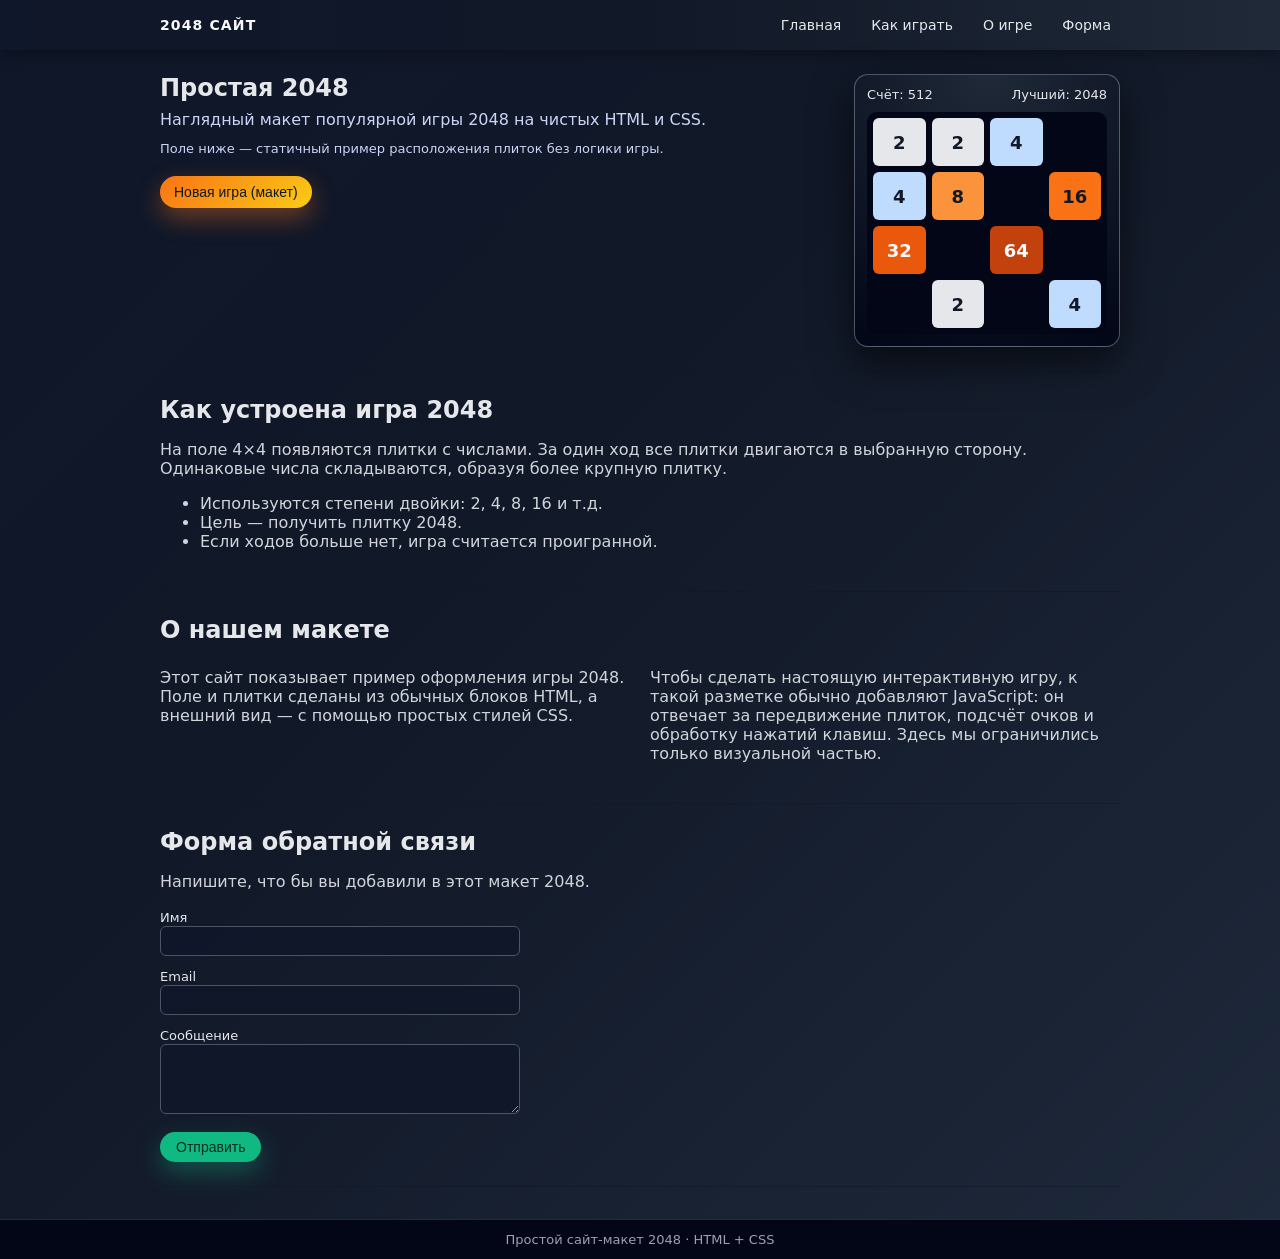
==== index.html @ 9f6c34ef "Add files via upload" ====
<!DOCTYPE html>
<html lang="ru">
<head>
  <meta charset="UTF-8" />
  <meta name="viewport" content="width=device-width, initial-scale=1.0" />
  <title>Простая 2048</title>
  <style>
    body {
      margin: 0;
      font-family: system-ui, -apple-system, BlinkMacSystemFont, "Segoe UI", sans-serif;
      background: linear-gradient(135deg, #0f172a, #111827 40%, #1e293b 100%);
      color: #e5e7eb;
    }
    a { color: inherit; text-decoration: none; }
    .wrapper {
      max-width: 960px;
      margin: 0 auto;
      padding: 0 16px 32px;
    }
    header {
      background: linear-gradient(90deg, #0f172a, #111827, #1f2937);
      color: #f9fafb;
      box-shadow: 0 4px 14px rgba(0, 0, 0, 0.35);
    }
    header .inner {
      display: flex;
      align-items: center;
      justify-content: space-between;
      padding: 12px 16px;
    }
    .logo {
      font-weight: 700;
      letter-spacing: 0.08em;
      text-transform: uppercase;
      font-size: 14px;
    }
    nav {
      display: flex;
      gap: 12px;
      font-size: 14px;
    }
    nav a {
      padding: 4px 8px;
      border-radius: 999px;
      color: #e5e7eb;
      background: rgba(15, 23, 42, 0.0);
      border: 1px solid transparent;
    }
    nav a:hover {
      background: rgba(15, 23, 42, 0.85);
      border-color: rgba(148, 163, 184, 0.5);
    }
    main section {
      padding: 24px 0;
      border-bottom: 1px solid rgba(15, 23, 42, 0.5);
    }
    #banner {
      display: flex;
      flex-wrap: wrap;
      gap: 24px;
      align-items: flex-start;
    }
    .banner-text {
      flex: 1 1 220px;
    }
    .banner-text h1 {
      margin-top: 0;
      margin-bottom: 8px;
    }
    .banner-text p {
      margin-top: 0;
      margin-bottom: 12px;
      color: #cbd5f5;
    }
    .banner-note {
      font-size: 13px;
      color: #9ca3af;
    }
    .game-box {
      flex: 0 0 240px;
      background: radial-gradient(circle at top, #1f2937, #020617);
      color: #f9fafb;
      padding: 12px;
      border-radius: 14px;
      box-shadow: 0 16px 40px rgba(0, 0, 0, 0.6);
      border: 1px solid rgba(148, 163, 184, 0.5);
    }
    .game-header {
      display: flex;
      justify-content: space-between;
      margin-bottom: 10px;
      font-size: 13px;
      color: #e5e7eb;
    }
    .game-grid {
      display: grid;
      grid-template-columns: repeat(4, 1fr);
      gap: 6px;
      background: #020617;
      padding: 6px;
      border-radius: 10px;
    }
    .cell {
      background: #020617;
      border-radius: 6px;
      height: 48px;
      display: flex;
      align-items: center;
      justify-content: center;
      font-weight: 600;
      font-size: 18px;
    }
    .cell-2 { background: #e5e7eb; color: #111827; }
    .cell-4 { background: #bfdbfe; color: #111827; }
    .cell-8 { background: #fb923c; color: #111827; }
    .cell-16 { background: #f97316; color: #111827; }
    .cell-32 { background: #ea580c; color: #f9fafb; }
    .cell-64 { background: #c2410c; color: #f9fafb; }
    .btn {
      display: inline-block;
      margin-top: 8px;
      padding: 8px 14px;
      font-size: 14px;
      border-radius: 999px;
      border: none;
      background: linear-gradient(135deg, #f97316, #facc15);
      color: #111827;
      cursor: default;
      box-shadow: 0 10px 24px rgba(249, 115, 22, 0.4);
    }
    .section-title {
      margin-top: 0;
      margin-bottom: 8px;
    }
    .muted {
      color: #d1d5db;
    }
    .two-cols {
      display: flex;
      flex-wrap: wrap;
      gap: 20px;
    }
    .two-cols > div {
      flex: 1 1 260px;
    }
    form {
      max-width: 360px;
      display: flex;
      flex-direction: column;
      gap: 10px;
    }
    label {
      font-size: 13px;
      color: #e5e7eb;
    }
    input, textarea {
      width: 100%;
      padding: 6px 8px;
      border-radius: 6px;
      border: 1px solid #4b5563;
      background: rgba(15, 23, 42, 0.9);
      color: #e5e7eb;
      font-family: inherit;
      font-size: 14px;
      box-sizing: border-box;
    }
    textarea { resize: vertical; min-height: 70px; }
    .btn-submit {
      margin-top: 4px;
      width: fit-content;
      background: #10b981;
      color: #022c22;
      border-radius: 999px;
      border: none;
      padding: 7px 16px;
      cursor: pointer;
      font-size: 14px;
      box-shadow: 0 10px 24px rgba(16, 185, 129, 0.35);
    }
    footer {
      background: #020617;
      color: #9ca3af;
      padding: 12px 16px;
      font-size: 13px;
      text-align: center;
      border-top: 1px solid rgba(30, 64, 175, 0.6);
    }
    @media (max-width: 640px) {
      header .inner {
        flex-direction: column;
        align-items: flex-start;
        gap: 6px;
      }
      nav {
        flex-wrap: wrap;
      }
    }
  </style>
</head>
<body>
  <header>
    <div class="wrapper inner">
      <div class="logo">2048 сайт</div>
      <nav>
        <a href="#banner">Главная</a>
        <a href="#content1">Как играть</a>
        <a href="#content2">О игре</a>
        <a href="#form">Форма</a>
      </nav>
    </div>
  </header>

  <main class="wrapper">
    <!-- Баннер -->
    <section id="banner">
      <div class="banner-text">
        <h1>Простая 2048</h1>
        <p>Наглядный макет популярной игры 2048 на чистых HTML и CSS.</p>
        <p class="banner-note">Поле ниже — статичный пример расположения плиток без логики игры.</p>
        <button class="btn" type="button">Новая игра (макет)</button>
      </div>

      <div class="game-box">
        <div class="game-header">
          <span>Счёт: 512</span>
          <span>Лучший: 2048</span>
        </div>
        <div class="game-grid">
          <div class="cell cell-2">2</div>
          <div class="cell cell-2">2</div>
          <div class="cell cell-4">4</div>
          <div class="cell"></div>

          <div class="cell cell-4">4</div>
          <div class="cell cell-8">8</div>
          <div class="cell"></div>
          <div class="cell cell-16">16</div>

          <div class="cell cell-32">32</div>
          <div class="cell"></div>
          <div class="cell cell-64">64</div>
          <div class="cell"></div>

          <div class="cell"></div>
          <div class="cell cell-2">2</div>
          <div class="cell"></div>
          <div class="cell cell-4">4</div>
        </div>
      </div>
    </section>

    <!-- Секция с контентом 1 -->
    <section id="content1">
      <h2 class="section-title">Как устроена игра 2048</h2>
      <p class="muted">
        На поле 4×4 появляются плитки с числами. За один ход все плитки двигаются в выбранную сторону.
        Одинаковые числа складываются, образуя более крупную плитку.
      </p>
      <ul class="muted">
        <li>Используются степени двойки: 2, 4, 8, 16 и т.д.</li>
        <li>Цель — получить плитку 2048.</li>
        <li>Если ходов больше нет, игра считается проигранной.</li>
      </ul>
    </section>

    <!-- Секция с контентом 2 -->
    <section id="content2">
      <h2 class="section-title">О нашем макете</h2>
      <div class="two-cols">
        <div>
          <p class="muted">
            Этот сайт показывает пример оформления игры 2048. Поле и плитки сделаны из обычных
            блоков HTML, а внешний вид — с помощью простых стилей CSS.
          </p>
        </div>
        <div>
          <p class="muted">
            Чтобы сделать настоящую интерактивную игру, к такой разметке обычно добавляют
            JavaScript: он отвечает за передвижение плиток, подсчёт очков и обработку нажатий
            клавиш. Здесь мы ограничились только визуальной частью.
          </p>
        </div>
      </div>
    </section>

    <!-- Секция с формой -->
    <section id="form">
      <h2 class="section-title">Форма обратной связи</h2>
      <p class="muted">Напишите, что бы вы добавили в этот макет 2048.</p>
      <form>
        <div>
          <label for="name">Имя</label>
          <input type="text" id="name" name="name" />
        </div>
        <div>
          <label for="email">Email</label>
          <input type="email" id="email" name="email" />
        </div>
        <div>
          <label for="message">Сообщение</label>
          <textarea id="message" name="message"></textarea>
        </div>
        <button type="submit" class="btn-submit">Отправить</button>
      </form>
    </section>
  </main>

  <footer>
    <div>Простой сайт‑макет 2048 · HTML + CSS</div>
  </footer>
</body>
</html>
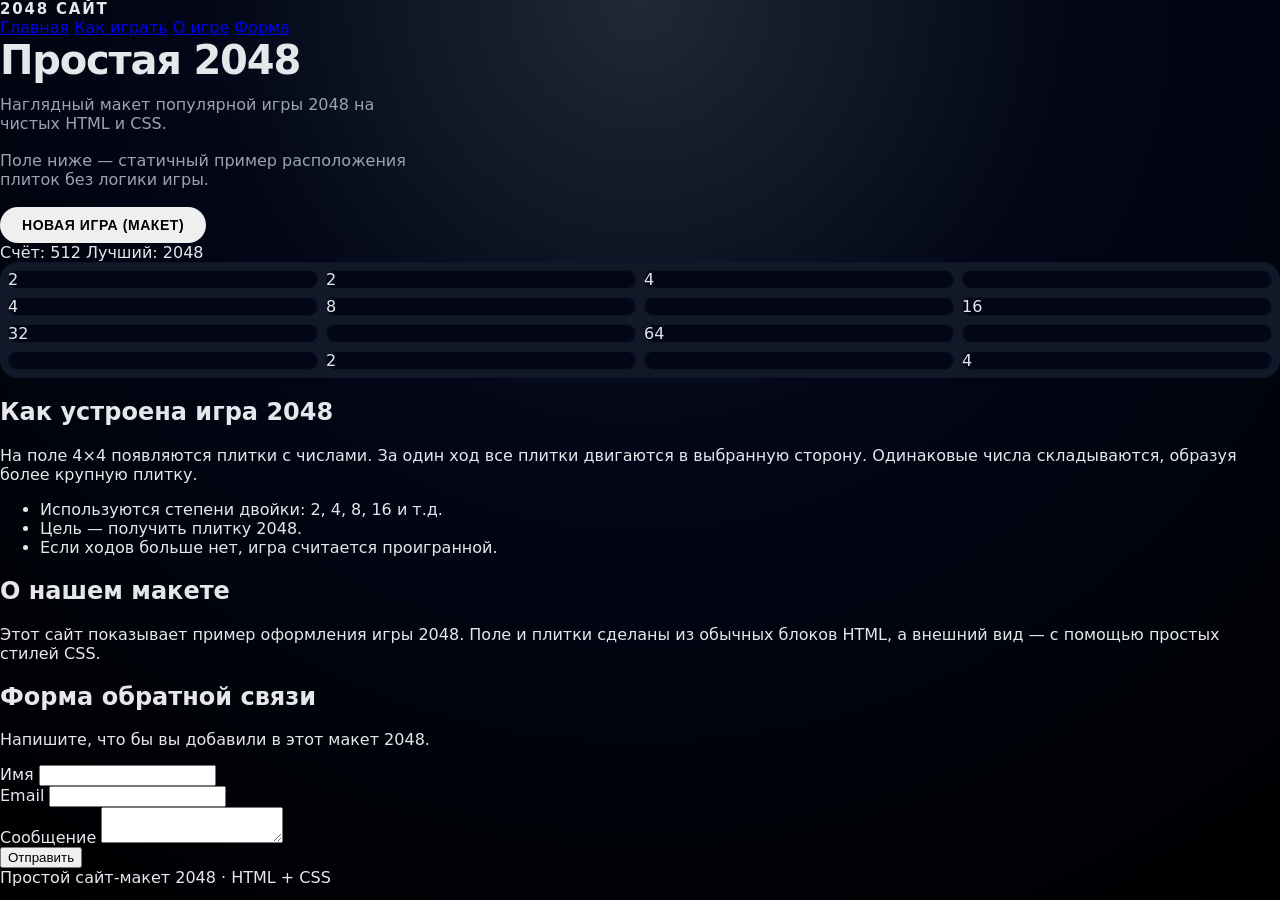
==== commit 270c1d57: "index.html" ====
--- a/index.html
+++ b/index.html
@@ -4,198 +4,7 @@
   <meta charset="UTF-8" />
   <meta name="viewport" content="width=device-width, initial-scale=1.0" />
   <title>Простая 2048</title>
-  <style>
-    body {
-      margin: 0;
-      font-family: system-ui, -apple-system, BlinkMacSystemFont, "Segoe UI", sans-serif;
-      background: linear-gradient(135deg, #0f172a, #111827 40%, #1e293b 100%);
-      color: #e5e7eb;
-    }
-    a { color: inherit; text-decoration: none; }
-    .wrapper {
-      max-width: 960px;
-      margin: 0 auto;
-      padding: 0 16px 32px;
-    }
-    header {
-      background: linear-gradient(90deg, #0f172a, #111827, #1f2937);
-      color: #f9fafb;
-      box-shadow: 0 4px 14px rgba(0, 0, 0, 0.35);
-    }
-    header .inner {
-      display: flex;
-      align-items: center;
-      justify-content: space-between;
-      padding: 12px 16px;
-    }
-    .logo {
-      font-weight: 700;
-      letter-spacing: 0.08em;
-      text-transform: uppercase;
-      font-size: 14px;
-    }
-    nav {
-      display: flex;
-      gap: 12px;
-      font-size: 14px;
-    }
-    nav a {
-      padding: 4px 8px;
-      border-radius: 999px;
-      color: #e5e7eb;
-      background: rgba(15, 23, 42, 0.0);
-      border: 1px solid transparent;
-    }
-    nav a:hover {
-      background: rgba(15, 23, 42, 0.85);
-      border-color: rgba(148, 163, 184, 0.5);
-    }
-    main section {
-      padding: 24px 0;
-      border-bottom: 1px solid rgba(15, 23, 42, 0.5);
-    }
-    #banner {
-      display: flex;
-      flex-wrap: wrap;
-      gap: 24px;
-      align-items: flex-start;
-    }
-    .banner-text {
-      flex: 1 1 220px;
-    }
-    .banner-text h1 {
-      margin-top: 0;
-      margin-bottom: 8px;
-    }
-    .banner-text p {
-      margin-top: 0;
-      margin-bottom: 12px;
-      color: #cbd5f5;
-    }
-    .banner-note {
-      font-size: 13px;
-      color: #9ca3af;
-    }
-    .game-box {
-      flex: 0 0 240px;
-      background: radial-gradient(circle at top, #1f2937, #020617);
-      color: #f9fafb;
-      padding: 12px;
-      border-radius: 14px;
-      box-shadow: 0 16px 40px rgba(0, 0, 0, 0.6);
-      border: 1px solid rgba(148, 163, 184, 0.5);
-    }
-    .game-header {
-      display: flex;
-      justify-content: space-between;
-      margin-bottom: 10px;
-      font-size: 13px;
-      color: #e5e7eb;
-    }
-    .game-grid {
-      display: grid;
-      grid-template-columns: repeat(4, 1fr);
-      gap: 6px;
-      background: #020617;
-      padding: 6px;
-      border-radius: 10px;
-    }
-    .cell {
-      background: #020617;
-      border-radius: 6px;
-      height: 48px;
-      display: flex;
-      align-items: center;
-      justify-content: center;
-      font-weight: 600;
-      font-size: 18px;
-    }
-    .cell-2 { background: #e5e7eb; color: #111827; }
-    .cell-4 { background: #bfdbfe; color: #111827; }
-    .cell-8 { background: #fb923c; color: #111827; }
-    .cell-16 { background: #f97316; color: #111827; }
-    .cell-32 { background: #ea580c; color: #f9fafb; }
-    .cell-64 { background: #c2410c; color: #f9fafb; }
-    .btn {
-      display: inline-block;
-      margin-top: 8px;
-      padding: 8px 14px;
-      font-size: 14px;
-      border-radius: 999px;
-      border: none;
-      background: linear-gradient(135deg, #f97316, #facc15);
-      color: #111827;
-      cursor: default;
-      box-shadow: 0 10px 24px rgba(249, 115, 22, 0.4);
-    }
-    .section-title {
-      margin-top: 0;
-      margin-bottom: 8px;
-    }
-    .muted {
-      color: #d1d5db;
-    }
-    .two-cols {
-      display: flex;
-      flex-wrap: wrap;
-      gap: 20px;
-    }
-    .two-cols > div {
-      flex: 1 1 260px;
-    }
-    form {
-      max-width: 360px;
-      display: flex;
-      flex-direction: column;
-      gap: 10px;
-    }
-    label {
-      font-size: 13px;
-      color: #e5e7eb;
-    }
-    input, textarea {
-      width: 100%;
-      padding: 6px 8px;
-      border-radius: 6px;
-      border: 1px solid #4b5563;
-      background: rgba(15, 23, 42, 0.9);
-      color: #e5e7eb;
-      font-family: inherit;
-      font-size: 14px;
-      box-sizing: border-box;
-    }
-    textarea { resize: vertical; min-height: 70px; }
-    .btn-submit {
-      margin-top: 4px;
-      width: fit-content;
-      background: #10b981;
-      color: #022c22;
-      border-radius: 999px;
-      border: none;
-      padding: 7px 16px;
-      cursor: pointer;
-      font-size: 14px;
-      box-shadow: 0 10px 24px rgba(16, 185, 129, 0.35);
-    }
-    footer {
-      background: #020617;
-      color: #9ca3af;
-      padding: 12px 16px;
-      font-size: 13px;
-      text-align: center;
-      border-top: 1px solid rgba(30, 64, 175, 0.6);
-    }
-    @media (max-width: 640px) {
-      header .inner {
-        flex-direction: column;
-        align-items: flex-start;
-        gap: 6px;
-      }
-      nav {
-        flex-wrap: wrap;
-      }
-    }
-  </style>
+  <link rel="stylesheet" href="style.css">
 </head>
 <body>
   <header>
@@ -273,13 +82,6 @@
             блоков HTML, а внешний вид — с помощью простых стилей CSS.
           </p>
         </div>
-        <div>
-          <p class="muted">
-            Чтобы сделать настоящую интерактивную игру, к такой разметке обычно добавляют
-            JavaScript: он отвечает за передвижение плиток, подсчёт очков и обработку нажатий
-            клавиш. Здесь мы ограничились только визуальной частью.
-          </p>
-        </div>
       </div>
     </section>
 
@@ -310,4 +112,3 @@
   </footer>
 </body>
 </html>
-
--- a/style.css
+++ b/style.css
@@ -0,0 +1,452 @@
+:root {
+  --bg: #111827;
+  --bg-alt: #020617;
+  --card: #1f2937;
+  --card-alt: #111827;
+  --accent: #f97316;
+  --accent-soft: rgba(249, 115, 22, 0.16);
+  --text: #e5e7eb;
+  --text-muted: #9ca3af;
+  --border-subtle: rgba(148, 163, 184, 0.4);
+  --shadow-soft: 0 18px 40px rgba(15, 23, 42, 0.65);
+  --radius-lg: 18px;
+  --radius-xl: 22px;
+}
+
+*,
+*::before,
+*::after {
+  box-sizing: border-box;
+}
+
+body {
+  margin: 0;
+  min-height: 100vh;
+  font-family: system-ui, -apple-system, BlinkMacSystemFont, "Segoe UI", sans-serif;
+  background: radial-gradient(circle at top, #1f2937 0, #020617 40%, #000 100%);
+  color: var(--text);
+}
+
+img {
+  max-width: 100%;
+  display: block;
+}
+
+.container {
+  width: 100%;
+  max-width: 1120px;
+  margin: 0 auto;
+  padding: 0 16px;
+}
+
+.site-header {
+  position: sticky;
+  top: 0;
+  z-index: 40;
+  backdrop-filter: blur(18px);
+  background: linear-gradient(to bottom, rgba(15, 23, 42, 0.98), rgba(15, 23, 42, 0.75), transparent);
+  border-bottom: 1px solid rgba(148, 163, 184, 0.35);
+}
+
+.header-inner {
+  display: flex;
+  align-items: center;
+  justify-content: space-between;
+  padding: 14px 16px;
+}
+
+.logo {
+  font-weight: 800;
+  letter-spacing: 0.12em;
+  text-transform: uppercase;
+  font-size: 15px;
+  color: #e5e7eb;
+}
+
+.logo span {
+  margin-left: 6px;
+  padding: 3px 7px;
+  border-radius: 999px;
+  font-size: 11px;
+  background: linear-gradient(135deg, #f97316, #facc15);
+  color: #0b1120;
+}
+
+.nav {
+  display: flex;
+  gap: 18px;
+  font-size: 14px;
+}
+
+.nav a {
+  position: relative;
+  color: var(--text-muted);
+  text-decoration: none;
+  padding: 4px 0;
+  transition: color 0.2s ease;
+}
+
+.nav a::after {
+  content: "";
+  position: absolute;
+  left: 0;
+  bottom: -2px;
+  width: 0;
+  height: 2px;
+  border-radius: 999px;
+  background: linear-gradient(90deg, #f97316, #facc15);
+  transition: width 0.2s ease;
+}
+
+.nav a:hover {
+  color: #f9fafb;
+}
+
+.nav a:hover::after {
+  width: 100%;
+}
+
+.banner {
+  padding: 40px 0 32px;
+}
+
+.banner-inner {
+  display: grid;
+  grid-template-columns: minmax(0, 1.25fr) minmax(0, 1fr);
+  gap: 32px;
+  align-items: center;
+}
+
+.banner-text h1 {
+  font-size: clamp(32px, 4vw, 40px);
+  letter-spacing: -0.03em;
+  margin: 0 0 12px;
+}
+
+.banner-text p {
+  margin: 0 0 18px;
+  color: var(--text-muted);
+  max-width: 420px;
+}
+
+.banner-actions {
+  display: flex;
+  flex-direction: column;
+  gap: 8px;
+}
+
+.banner-hint {
+  font-size: 13px;
+  color: var(--text-muted);
+}
+
+.btn {
+  border: none;
+  cursor: pointer;
+  border-radius: 999px;
+  padding: 10px 22px;
+  font-size: 14px;
+  font-weight: 600;
+  letter-spacing: 0.04em;
+  text-transform: uppercase;
+  transition: transform 0.12s ease, box-shadow 0.12s ease, background 0.12s ease;
+}
+
+.btn-primary {
+  background: linear-gradient(135deg, #f97316, #facc15);
+  color: #111827;
+  box-shadow: 0 16px 40px rgba(249, 115, 22, 0.45);
+}
+
+.btn-primary:hover {
+  transform: translateY(-1px);
+  box-shadow: 0 18px 44px rgba(249, 115, 22, 0.5);
+}
+
+.btn-primary:active {
+  transform: translateY(0);
+  box-shadow: 0 8px 24px rgba(249, 115, 22, 0.5);
+}
+
+.banner-game {
+  background: radial-gradient(circle at top, rgba(249, 115, 22, 0.08), rgba(15, 23, 42, 0.98));
+  border-radius: 26px;
+  padding: 18px 16px 18px;
+  border: 1px solid rgba(148, 163, 184, 0.5);
+  box-shadow: var(--shadow-soft);
+}
+
+.scores {
+  display: flex;
+  gap: 10px;
+  margin-bottom: 14px;
+}
+
+.score-box {
+  flex: 1;
+  padding: 8px 10px;
+  border-radius: 14px;
+  background: linear-gradient(145deg, #020617, #020617, #111827);
+  border: 1px solid rgba(148, 163, 184, 0.5);
+  display: flex;
+  flex-direction: column;
+  gap: 2px;
+}
+
+.score-box .label {
+  font-size: 11px;
+  text-transform: uppercase;
+  letter-spacing: 0.12em;
+  color: var(--text-muted);
+}
+
+.score-box .value {
+  font-size: 18px;
+  font-weight: 700;
+}
+
+.game-wrapper {
+  padding: 10px;
+  border-radius: 22px;
+  background: radial-gradient(circle at top, rgba(15, 23, 42, 0.4), #020617);
+  border: 1px solid rgba(15, 23, 42, 0.9);
+}
+
+.game-grid {
+  position: relative;
+  width: 100%;
+  padding-bottom: 100%;
+  border-radius: 18px;
+  background: #111827;
+  box-shadow: inset 0 0 0 1px rgba(15, 23, 42, 0.9);
+  overflow: hidden;
+  display: grid;
+  grid-template-columns: repeat(4, 1fr);
+  grid-template-rows: repeat(4, 1fr);
+  gap: 8px;
+  padding: 8px;
+}
+
+.cell {
+  border-radius: 12px;
+  background: radial-gradient(circle at top, #020617, #020617, #020617);
+  box-shadow: inset 0 0 0 1px rgba(15, 23, 42, 0.85);
+}
+
+.tile {
+  display: flex;
+  align-items: center;
+  justify-content: center;
+  font-weight: 700;
+  font-size: 22px;
+  border-radius: 12px;
+  transition: transform 0.12s ease, background 0.12s ease, color 0.12s ease;
+  box-shadow: 0 14px 40px rgba(15, 23, 42, 0.8);
+}
+
+.tile-2 { background: #0f172a; color: #e5e7eb; }
+.tile-4 { background: #1f2937; color: #e5e7eb; }
+.tile-8 { background: #f97316; color: #111827; }
+.tile-16 { background: #ea580c; color: #111827; }
+.tile-32 { background: #f97316; color: #111827; }
+.tile-64 { background: #f97316; color: #111827; }
+.tile-128 { background: #facc15; color: #111827; font-size: 20px; }
+.tile-256 { background: #facc15; color: #111827; font-size: 20px; }
+.tile-512 { background: #facc15; color: #111827; font-size: 20px; }
+.tile-1024 { background: #f59e0b; color: #111827; font-size: 18px; }
+.tile-2048 { background: #22c55e; color: #022c22; font-size: 18px; }
+
+.tile-new {
+  animation: tile-pop 0.16s ease-out;
+}
+
+@keyframes tile-pop {
+  from { transform: scale(0.4); opacity: 0; }
+  to { transform: scale(1); opacity: 1; }
+}
+
+.game-status {
+  margin-top: 10px;
+  font-size: 13px;
+  color: var(--text-muted);
+  min-height: 1.2em;
+}
+
+.section {
+  padding: 32px 0;
+}
+
+.section-alt {
+  background: radial-gradient(circle at top left, rgba(15, 23, 42, 0.8), #020617);
+}
+
+.section-inner {
+  display: grid;
+  grid-template-columns: minmax(0, 1.2fr) minmax(0, 1fr);
+  gap: 28px;
+  align-items: start;
+}
+
+.section-inner-columns {
+  grid-template-columns: repeat(3, minmax(0, 1fr));
+}
+
+.section-text h2 {
+  margin: 0 0 10px;
+  font-size: 24px;
+}
+
+.section-text p {
+  margin: 0;
+  color: var(--text-muted);
+}
+
+.section-card,
+.feature,
+.form-section,
+.contact-form {
+  background: rgba(15, 23, 42, 0.96);
+  border-radius: var(--radius-lg);
+  border: 1px solid rgba(148, 163, 184, 0.55);
+  box-shadow: 0 18px 40px rgba(15, 23, 42, 0.85);
+  padding: 18px 18px 16px;
+}
+
+.section-card h3,
+.feature h3 {
+  margin-top: 0;
+  margin-bottom: 8px;
+  font-size: 18px;
+}
+
+.steps {
+  margin: 0;
+  padding-left: 20px;
+  color: var(--text-muted);
+}
+
+.steps li {
+  margin-bottom: 6px;
+}
+
+.feature p {
+  margin: 0;
+  color: var(--text-muted);
+}
+
+.form-section {
+  display: grid;
+  grid-template-columns: minmax(0, 1.1fr) minmax(0, 1.1fr);
+  gap: 20px;
+}
+
+.form-text h2 {
+  margin-top: 0;
+  margin-bottom: 8px;
+}
+
+.form-text p {
+  margin: 0;
+  color: var(--text-muted);
+}
+
+.contact-form {
+  display: flex;
+  flex-direction: column;
+  gap: 10px;
+}
+
+.form-row {
+  display: flex;
+  flex-direction: column;
+  gap: 5px;
+}
+
+.form-row label {
+  font-size: 13px;
+  color: var(--text-muted);
+}
+
+.form-row input,
+.form-row textarea {
+  border-radius: 10px;
+  border: 1px solid var(--border-subtle);
+  padding: 8px 10px;
+  background: #020617;
+  color: var(--text);
+  font-size: 14px;
+  outline: none;
+  transition: border-color 0.12s ease, box-shadow 0.12s ease, background 0.12s ease;
+}
+
+.form-row input::placeholder,
+.form-row textarea::placeholder {
+  color: #4b5563;
+}
+
+.form-row input:focus,
+.form-row textarea:focus {
+  border-color: #f97316;
+  box-shadow: 0 0 0 1px rgba(249, 115, 22, 0.5);
+  background: #020617;
+}
+
+.site-footer {
+  border-top: 1px solid rgba(55, 65, 81, 0.9);
+  padding: 16px 0 22px;
+  background: radial-gradient(circle at top, rgba(15, 23, 42, 0.9), #020617);
+}
+
+.footer-inner {
+  display: flex;
+  flex-direction: column;
+  gap: 4px;
+  font-size: 13px;
+  color: var(--text-muted);
+  text-align: center;
+}
+
+.footer-note {
+  opacity: 0.85;
+}
+
+@media (max-width: 880px) {
+  .banner-inner {
+    grid-template-columns: minmax(0, 1fr);
+  }
+
+  .banner-game {
+    max-width: 360px;
+    margin: 0 auto;
+  }
+
+  .section-inner,
+  .section-inner-columns,
+  .form-section {
+    grid-template-columns: minmax(0, 1fr);
+  }
+
+  .nav {
+    display: none;
+  }
+}
+
+@media (max-width: 520px) {
+  .banner {
+    padding-top: 28px;
+  }
+
+  .banner-game {
+    padding: 14px 12px;
+  }
+
+  .game-grid {
+    gap: 6px;
+    padding: 6px;
+  }
+
+  .tile {
+    font-size: 18px;
+  }
+}
+
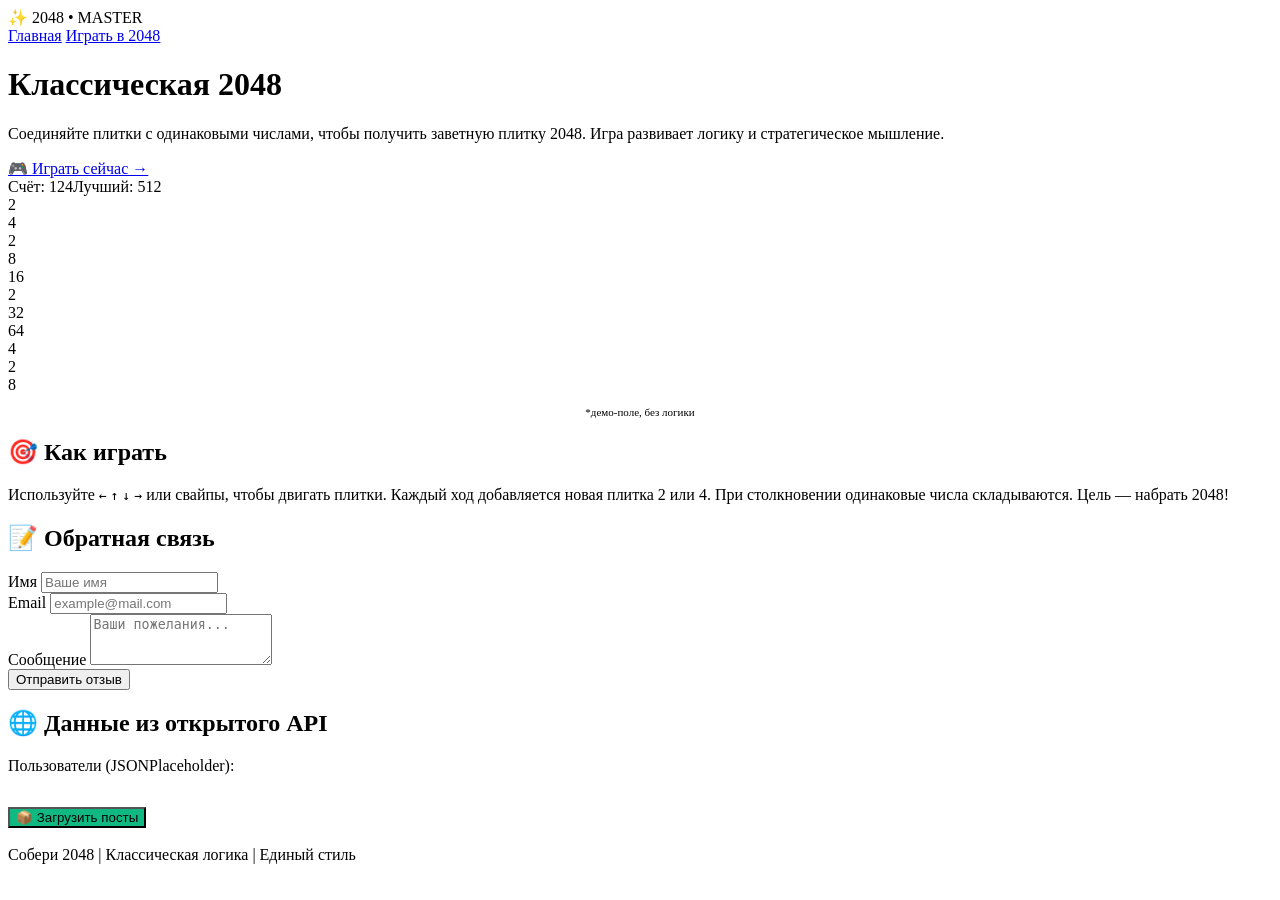
==== commit 7f34a678: "index.html" ====
--- a/index.html
+++ b/index.html
@@ -1,114 +1,89 @@
 <!DOCTYPE html>
 <html lang="ru">
 <head>
-  <meta charset="UTF-8" />
-  <meta name="viewport" content="width=device-width, initial-scale=1.0" />
-  <title>Простая 2048</title>
-  <link rel="stylesheet" href="style.css">
+  <meta charset="UTF-8">
+  <meta name="viewport" content="width=device-width, initial-scale=1.0">
+  <title>2048 | Главная</title>
+  <link rel="stylesheet" href="shared.css">
 </head>
 <body>
-  <header>
-    <div class="wrapper inner">
-      <div class="logo">2048 сайт</div>
-      <nav>
-        <a href="#banner">Главная</a>
-        <a href="#content1">Как играть</a>
-        <a href="#content2">О игре</a>
-        <a href="#form">Форма</a>
-      </nav>
+
+<header class="main-header">
+  <div class="header-container">
+    <div class="logo">✨ 2048 • MASTER</div>
+    <div class="nav-links">
+      <a href="index.html" class="active">Главная</a>
+      <a href="game.html">Играть в 2048</a>
     </div>
-  </header>
+  </div>
+</header>
 
-  <main class="wrapper">
-    <!-- Баннер -->
-    <section id="banner">
-      <div class="banner-text">
-        <h1>Простая 2048</h1>
-        <p>Наглядный макет популярной игры 2048 на чистых HTML и CSS.</p>
-        <p class="banner-note">Поле ниже — статичный пример расположения плиток без логики игры.</p>
-        <button class="btn" type="button">Новая игра (макет)</button>
+<main class="container">
+  <!-- Секция с демо и призывом -->
+  <div class="section-card">
+    <div class="game-preview">
+      <div class="preview-info">
+        <h1>Классическая 2048</h1>
+        <p class="muted-text">Соединяйте плитки с одинаковыми числами, чтобы получить заветную плитку 2048. Игра развивает логику и стратегическое мышление.</p>
+        <a href="game.html" class="btn-play">🎮 Играть сейчас →</a>
       </div>
+      <div class="demo-game-box">
+        <div class="demo-header"><span>Счёт: 124</span><span>Лучший: 512</span></div>
+        <div class="demo-grid">
+          <div class="demo-cell demo-cell-2">2</div><div class="demo-cell demo-cell-4">4</div><div class="demo-cell demo-cell-2">2</div><div class="demo-cell"></div>
+          <div class="demo-cell demo-cell-8">8</div><div class="demo-cell demo-cell-16">16</div><div class="demo-cell demo-cell-2">2</div><div class="demo-cell"></div>
+          <div class="demo-cell demo-cell-32">32</div><div class="demo-cell demo-cell-64">64</div><div class="demo-cell"></div><div class="demo-cell demo-cell-4">4</div>
+          <div class="demo-cell"></div><div class="demo-cell demo-cell-2">2</div><div class="demo-cell"></div><div class="demo-cell demo-cell-8">8</div>
+        </div>
+        <p style="font-size:11px; text-align:center; margin-top:12px;">*демо-поле, без логики</p>
+      </div>
+    </div>
+  </div>
 
-      <div class="game-box">
-        <div class="game-header">
-          <span>Счёт: 512</span>
-          <span>Лучший: 2048</span>
-        </div>
-        <div class="game-grid">
-          <div class="cell cell-2">2</div>
-          <div class="cell cell-2">2</div>
-          <div class="cell cell-4">4</div>
-          <div class="cell"></div>
+  <!-- Как играть -->
+  <div class="section-card">
+    <h2 class="section-title">🎯 Как играть</h2>
+    <p class="muted-text">Используйте <kbd>←</kbd> <kbd>↑</kbd> <kbd>↓</kbd> <kbd>→</kbd> или свайпы, чтобы двигать плитки. Каждый ход добавляется новая плитка 2 или 4. При столкновении одинаковые числа складываются. Цель — набрать 2048!</p>
+  </div>
 
-          <div class="cell cell-4">4</div>
-          <div class="cell cell-8">8</div>
-          <div class="cell"></div>
-          <div class="cell cell-16">16</div>
+  <!-- Форма обратной связи -->
+  <div class="section-card">
+    <h2 class="section-title">📝 Обратная связь</h2>
+    <form id="feedback-form" class="feedback-form">
+      <div class="form-group">
+        <label>Имя</label>
+        <input type="text" id="fb-name" placeholder="Ваше имя">
+        <span class="field-error" id="name-error"></span>
+      </div>
+      <div class="form-group">
+        <label>Email</label>
+        <input type="email" id="fb-email" placeholder="example@mail.com">
+        <span class="field-error" id="email-error"></span>
+      </div>
+      <div class="form-group">
+        <label>Сообщение</label>
+        <textarea id="fb-message" rows="3" placeholder="Ваши пожелания..."></textarea>
+        <span class="field-error" id="msg-error"></span>
+      </div>
+      <button type="submit" class="btn-submit">Отправить отзыв</button>
+      <div id="form-success-msg" style="color:#a7f3d0; font-size:13px;"></div>
+    </form>
+  </div>
 
-          <div class="cell cell-32">32</div>
-          <div class="cell"></div>
-          <div class="cell cell-64">64</div>
-          <div class="cell"></div>
+  <!-- API данные -->
+  <div class="section-card">
+    <h2 class="section-title">🌐 Данные из открытого API</h2>
+    <p class="muted-text">Пользователи (JSONPlaceholder):</p>
+    <div id="users-list-api" class="api-grid"></div>
+    <button id="load-posts-btn" class="btn-play" style="margin-top:16px; background:#10b981;">📦 Загрузить посты</button>
+    <div id="posts-list-api" class="api-grid" style="margin-top:18px;"></div>
+  </div>
+</main>
 
-          <div class="cell"></div>
-          <div class="cell cell-2">2</div>
-          <div class="cell"></div>
-          <div class="cell cell-4">4</div>
-        </div>
-      </div>
-    </section>
+<footer>
+  <div>Собери 2048 | Классическая логика | Единый стиль</div>
+</footer>
 
-    <!-- Секция с контентом 1 -->
-    <section id="content1">
-      <h2 class="section-title">Как устроена игра 2048</h2>
-      <p class="muted">
-        На поле 4×4 появляются плитки с числами. За один ход все плитки двигаются в выбранную сторону.
-        Одинаковые числа складываются, образуя более крупную плитку.
-      </p>
-      <ul class="muted">
-        <li>Используются степени двойки: 2, 4, 8, 16 и т.д.</li>
-        <li>Цель — получить плитку 2048.</li>
-        <li>Если ходов больше нет, игра считается проигранной.</li>
-      </ul>
-    </section>
-
-    <!-- Секция с контентом 2 -->
-    <section id="content2">
-      <h2 class="section-title">О нашем макете</h2>
-      <div class="two-cols">
-        <div>
-          <p class="muted">
-            Этот сайт показывает пример оформления игры 2048. Поле и плитки сделаны из обычных
-            блоков HTML, а внешний вид — с помощью простых стилей CSS.
-          </p>
-        </div>
-      </div>
-    </section>
-
-    <!-- Секция с формой -->
-    <section id="form">
-      <h2 class="section-title">Форма обратной связи</h2>
-      <p class="muted">Напишите, что бы вы добавили в этот макет 2048.</p>
-      <form>
-        <div>
-          <label for="name">Имя</label>
-          <input type="text" id="name" name="name" />
-        </div>
-        <div>
-          <label for="email">Email</label>
-          <input type="email" id="email" name="email" />
-        </div>
-        <div>
-          <label for="message">Сообщение</label>
-          <textarea id="message" name="message"></textarea>
-        </div>
-        <button type="submit" class="btn-submit">Отправить</button>
-      </form>
-    </section>
-  </main>
-
-  <footer>
-    <div>Простой сайт‑макет 2048 · HTML + CSS</div>
-  </footer>
+<script src="main.js"></script>
 </body>
 </html>
